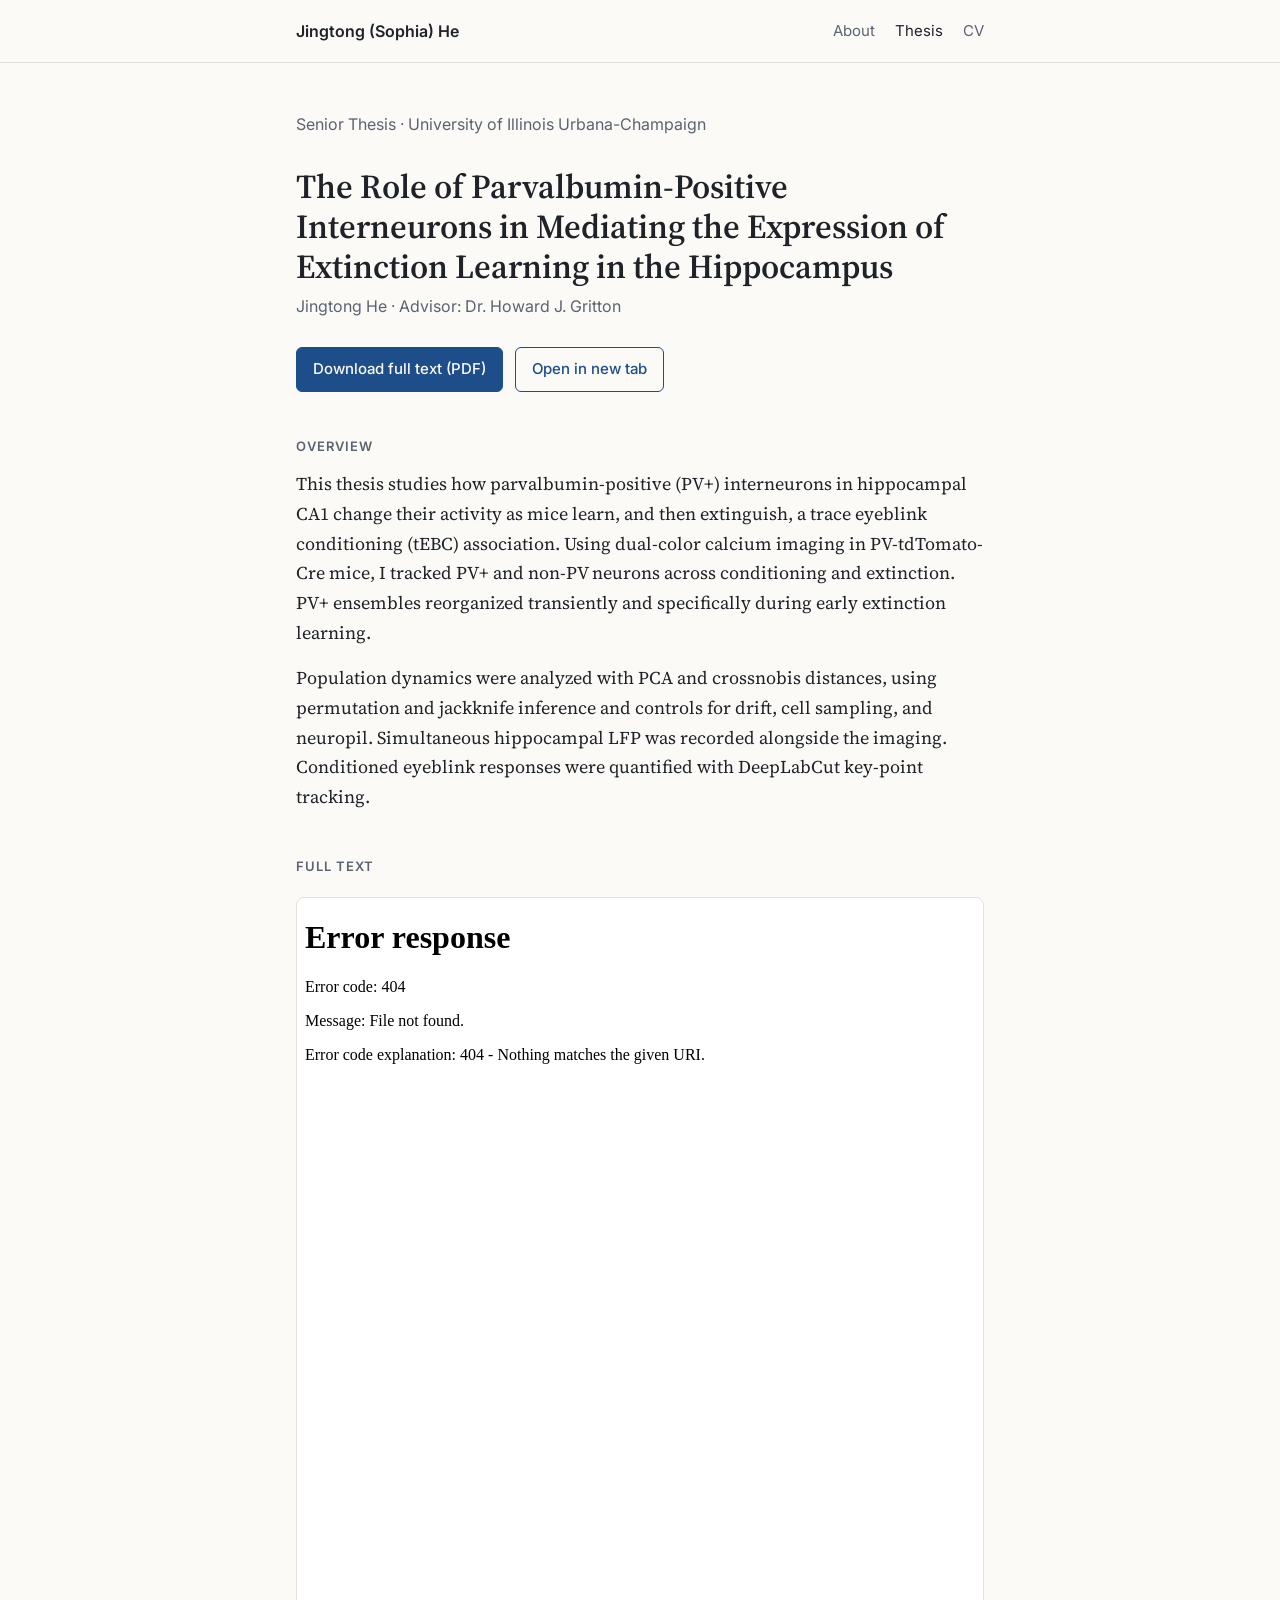
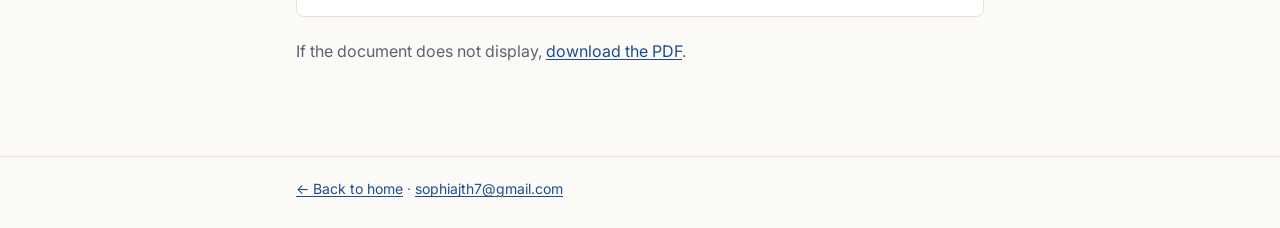
==== thesis.html @ b63abf19 "Add files via upload" ====
<!doctype html>
<html lang="en">
<head>
  <meta charset="utf-8">
  <meta name="viewport" content="width=device-width, initial-scale=1">
  <title>Senior Thesis · Jingtong (Sophia) He</title>
  <meta name="description" content="Senior thesis: The Role of Parvalbumin-Positive Interneurons in Mediating the Expression of Extinction Learning in the Hippocampus.">
  <link rel="preconnect" href="https://fonts.googleapis.com">
  <link rel="preconnect" href="https://fonts.gstatic.com" crossorigin>
  <link href="https://fonts.googleapis.com/css2?family=Inter:wght@400;500;600&family=Source+Serif+4:wght@400;600&display=swap" rel="stylesheet">
  <link rel="stylesheet" href="style.css">
</head>
<body>
  <header class="site-header">
    <div class="wrap">
      <a class="brand" href="./">Jingtong (Sophia) He</a>
      <nav class="nav">
        <a href="./">About</a>
        <a href="thesis.html" aria-current="page">Thesis</a>
        <a href="files/Jingtong_He_CV.pdf">CV</a>
      </nav>
    </div>
  </header>

  <main>
    <div class="wrap">
      <p class="subtitle">Senior Thesis &middot; University of Illinois Urbana-Champaign</p>
      <h1>The Role of Parvalbumin-Positive Interneurons in Mediating the Expression of Extinction Learning in the Hippocampus</h1>
      <p class="subtitle">Jingtong He &middot; Advisor: Dr. Howard J. Gritton</p>

      <div class="links">
        <a class="btn primary" href="files/Sophia_Senior_Thesis_final.pdf">Download full text (PDF)</a>
        <a class="btn" href="files/Sophia_Senior_Thesis_final.pdf" target="_blank" rel="noopener">Open in new tab</a>
      </div>

      <h2>Overview</h2>
      <p>
        This thesis studies how parvalbumin-positive (PV+) interneurons in hippocampal CA1 change
        their activity as mice learn, and then extinguish, a trace eyeblink conditioning (tEBC)
        association. Using dual-color calcium imaging in PV-tdTomato-Cre mice, I tracked PV+ and
        non-PV neurons across conditioning and extinction. PV+ ensembles reorganized transiently and
        specifically during early extinction learning.
      </p>
      <p>
        Population dynamics were analyzed with PCA and crossnobis distances, using permutation and
        jackknife inference and controls for drift, cell sampling, and neuropil. Simultaneous
        hippocampal LFP was recorded alongside the imaging. Conditioned eyeblink responses were quantified
        with DeepLabCut key-point tracking.
      </p>

      <h2>Full text</h2>
      <iframe class="pdf-frame" src="files/Sophia_Senior_Thesis_final.pdf#view=FitH" title="Senior thesis PDF"></iframe>
      <p class="subtitle" style="margin-top:12px">
        If the document does not display, <a href="files/Sophia_Senior_Thesis_final.pdf">download the PDF</a>.
      </p>
    </div>
  </main>

  <footer class="site-footer">
    <div class="wrap">
      <a href="./">&larr; Back to home</a> &middot; <a href="mailto:sophiajth7@gmail.com">sophiajth7@gmail.com</a>
    </div>
  </footer>
</body>
</html>
---- style.css ----
:root {
  --bg: #fbfaf7;
  --surface: #ffffff;
  --text: #1f2328;
  --muted: #5b6370;
  --rule: #e4e1da;
  --accent: #1d4e89;
  --accent-soft: #e8eff8;
  --max: 720px;
}

@media (prefers-color-scheme: dark) {
  :root {
    --bg: #14171b;
    --surface: #1b1f24;
    --text: #e6e8eb;
    --muted: #9aa3ad;
    --rule: #2c3138;
    --accent: #8db8ef;
    --accent-soft: #1f2a38;
  }
}

* { box-sizing: border-box; }

html { -webkit-text-size-adjust: 100%; }

body {
  margin: 0;
  background: var(--bg);
  color: var(--text);
  font-family: "Source Serif 4", Georgia, "Times New Roman", serif;
  font-size: 18px;
  line-height: 1.65;
}

a { color: var(--accent); text-underline-offset: 2px; }

.wrap {
  max-width: var(--max);
  margin: 0 auto;
  padding: 0 16px;
}

/* Header / nav */
.site-header {
  border-bottom: 1px solid var(--rule);
}
.site-header .wrap {
  display: flex;
  align-items: center;
  justify-content: space-between;
  gap: 16px;
  flex-wrap: wrap;
  padding-top: 18px;
  padding-bottom: 18px;
}
.brand {
  font-family: "Inter", system-ui, sans-serif;
  font-weight: 600;
  font-size: 16px;
  color: var(--text);
  text-decoration: none;
}
.nav {
  display: flex;
  gap: 20px;
  font-family: "Inter", system-ui, sans-serif;
  font-size: 15px;
}
.nav a { color: var(--muted); text-decoration: none; }
.nav a:hover, .nav a[aria-current="page"] { color: var(--text); }

/* Content */
main { padding: 48px 0 64px; }

h1 {
  font-size: 2.1rem;
  line-height: 1.2;
  margin: 0 0 6px;
  font-weight: 600;
}
.subtitle {
  font-family: "Inter", system-ui, sans-serif;
  color: var(--muted);
  font-size: 16px;
  margin: 0 0 28px;
}

h2 {
  font-family: "Inter", system-ui, sans-serif;
  font-size: 13px;
  letter-spacing: 0.08em;
  text-transform: uppercase;
  color: var(--muted);
  margin: 44px 0 12px;
  font-weight: 600;
}

p { margin: 0 0 16px; }

ul { padding-left: 20px; margin: 0 0 16px; }
li { margin-bottom: 6px; }

.links {
  display: flex;
  flex-wrap: wrap;
  gap: 12px;
  margin: 28px 0 8px;
  font-family: "Inter", system-ui, sans-serif;
  font-size: 15px;
}
.btn {
  display: inline-block;
  padding: 9px 16px;
  border: 1px solid var(--accent);
  border-radius: 6px;
  text-decoration: none;
  font-weight: 500;
}
.btn.primary {
  background: var(--accent);
  color: var(--bg);
}
.btn:hover { background: var(--accent-soft); color: var(--accent); }

.card {
  display: block;
  background: var(--surface);
  border: 1px solid var(--rule);
  border-radius: 8px;
  padding: 18px 20px;
  margin: 0 0 14px;
  color: var(--text);
  text-decoration: none;
}
a.card:hover { border-color: var(--accent); }
.card .meta {
  font-family: "Inter", system-ui, sans-serif;
  font-size: 14px;
  color: var(--muted);
  margin: 4px 0 0;
}
.card .title { font-weight: 600; }

.tags {
  display: flex;
  flex-wrap: wrap;
  gap: 8px;
  padding: 0;
  list-style: none;
  font-family: "Inter", system-ui, sans-serif;
  font-size: 14px;
}
.tags li {
  background: var(--accent-soft);
  color: var(--text);
  padding: 4px 10px;
  border-radius: 999px;
  margin: 0;
}

.pdf-frame {
  width: 100%;
  height: 80vh;
  min-height: 480px;
  border: 1px solid var(--rule);
  border-radius: 8px;
  background: var(--surface);
  margin-top: 8px;
}

.site-footer {
  border-top: 1px solid var(--rule);
  font-family: "Inter", system-ui, sans-serif;
  font-size: 14px;
  color: var(--muted);
}
.site-footer .wrap { padding-top: 20px; padding-bottom: 28px; }

@media (max-width: 520px) {
  body { font-size: 17px; }
  h1 { font-size: 1.75rem; }
  main { padding-top: 32px; }
  .pdf-frame { height: 70vh; }
}
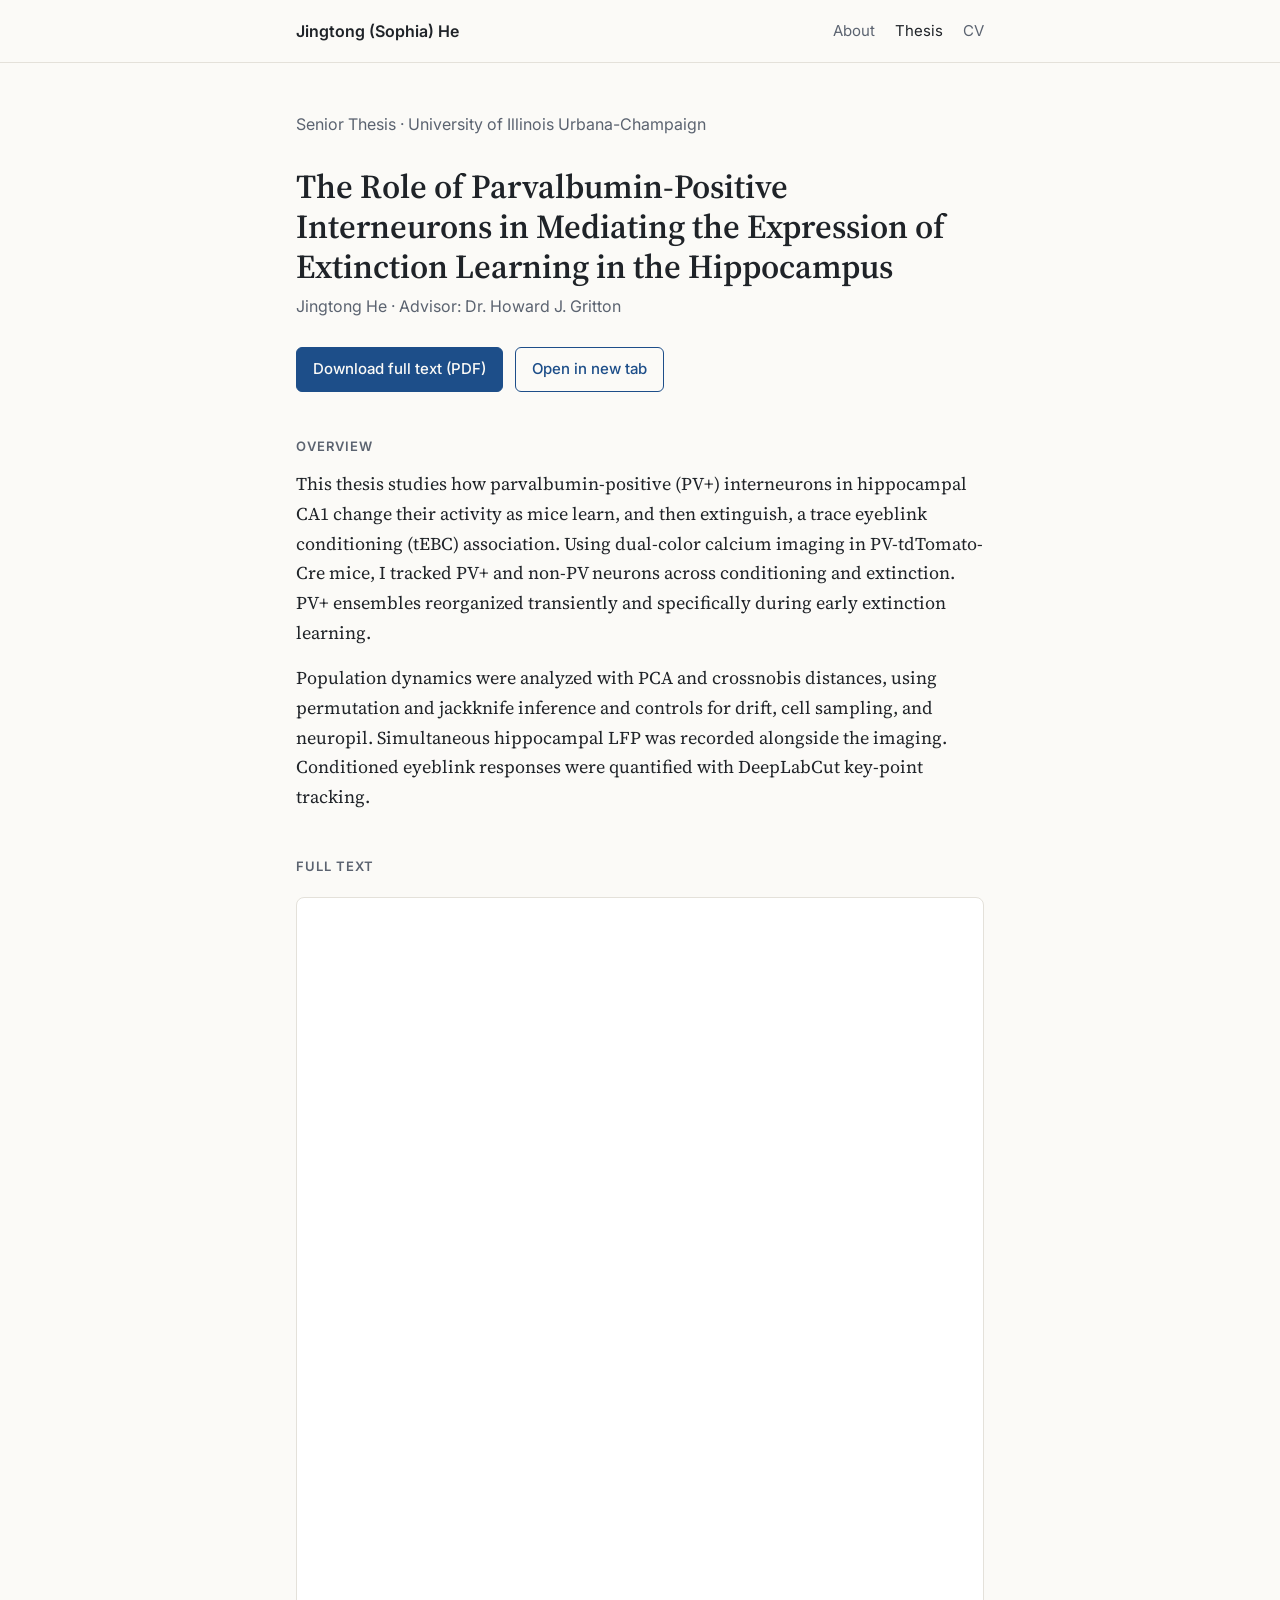
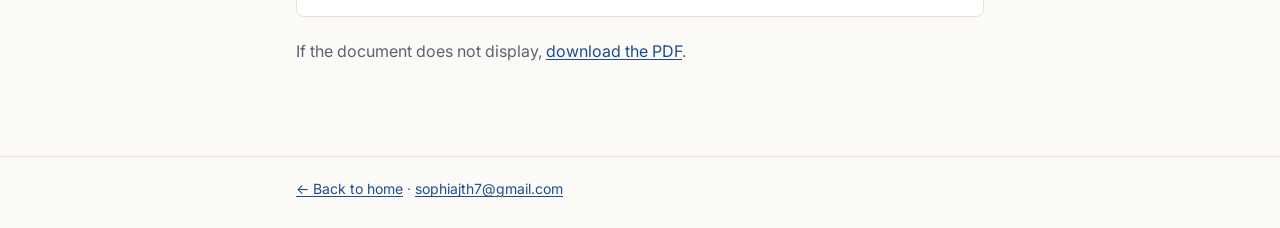
==== commit 1e02ef12: "Fix thesis PDF links to match uploaded filename Co-Authored-By: Claude Opus 5.5 <noreply@anthropic.c" ====
--- a/thesis.html
+++ b/thesis.html
@@ -29,8 +29,8 @@
       <p class="subtitle">Jingtong He &middot; Advisor: Dr. Howard J. Gritton</p>
 
       <div class="links">
-        <a class="btn primary" href="files/Sophia_Senior_Thesis_final.pdf">Download full text (PDF)</a>
-        <a class="btn" href="files/Sophia_Senior_Thesis_final.pdf" target="_blank" rel="noopener">Open in new tab</a>
+        <a class="btn primary" href="files/Sophia(Jingtong_He)_Senior_Thesis_final.pdf">Download full text (PDF)</a>
+        <a class="btn" href="files/Sophia(Jingtong_He)_Senior_Thesis_final.pdf" target="_blank" rel="noopener">Open in new tab</a>
       </div>
 
       <h2>Overview</h2>
@@ -49,9 +49,9 @@
       </p>
 
       <h2>Full text</h2>
-      <iframe class="pdf-frame" src="files/Sophia_Senior_Thesis_final.pdf#view=FitH" title="Senior thesis PDF"></iframe>
+      <iframe class="pdf-frame" src="files/Sophia(Jingtong_He)_Senior_Thesis_final.pdf#view=FitH" title="Senior thesis PDF"></iframe>
       <p class="subtitle" style="margin-top:12px">
-        If the document does not display, <a href="files/Sophia_Senior_Thesis_final.pdf">download the PDF</a>.
+        If the document does not display, <a href="files/Sophia(Jingtong_He)_Senior_Thesis_final.pdf">download the PDF</a>.
       </p>
     </div>
   </main>
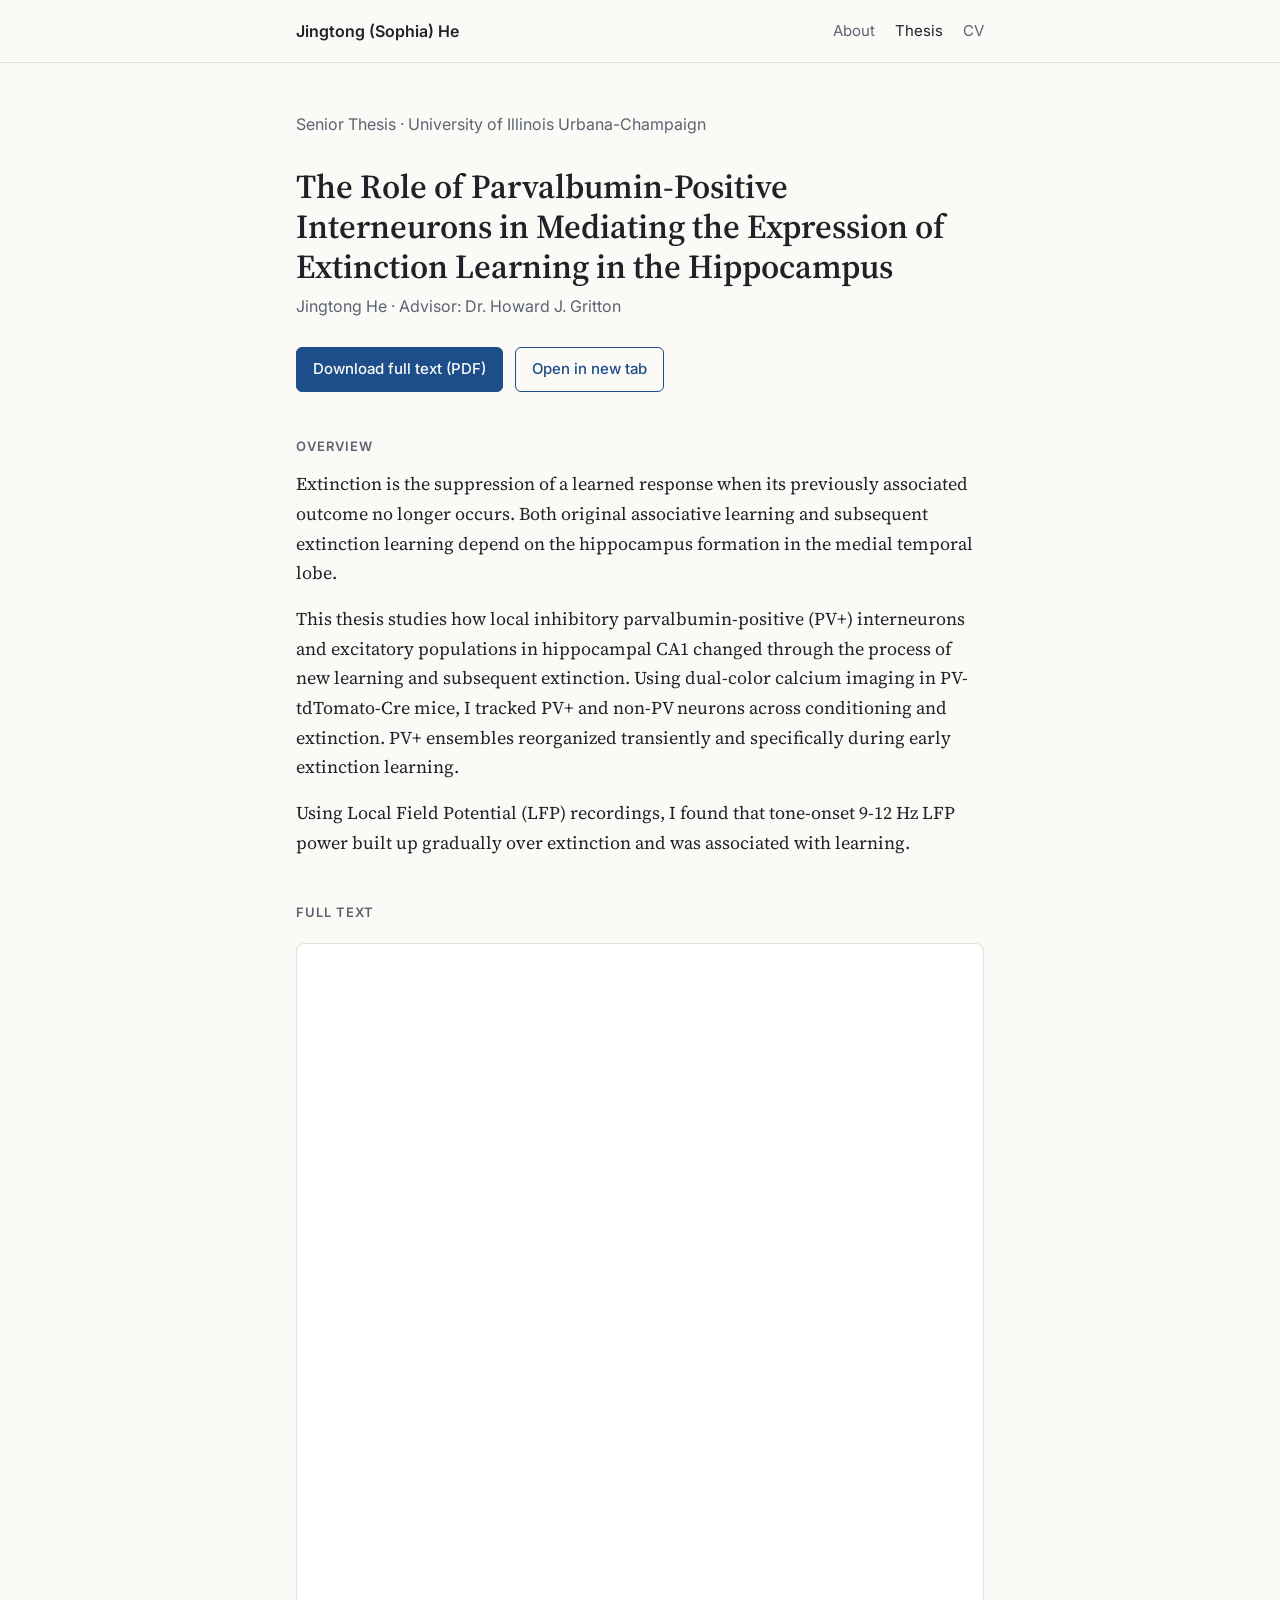
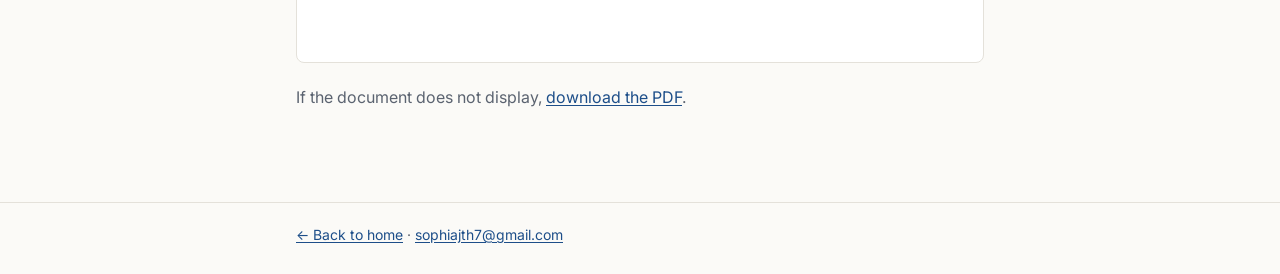
==== commit 77222788: "update the thesis abstract" ====
--- a/thesis.html
+++ b/thesis.html
@@ -35,19 +35,21 @@
 
       <h2>Overview</h2>
       <p>
-        This thesis studies how parvalbumin-positive (PV+) interneurons in hippocampal CA1 change
-        their activity as mice learn, and then extinguish, a trace eyeblink conditioning (tEBC)
-        association. Using dual-color calcium imaging in PV-tdTomato-Cre mice, I tracked PV+ and
-        non-PV neurons across conditioning and extinction. PV+ ensembles reorganized transiently and
-        specifically during early extinction learning.
+        Extinction is the suppression of a learned response when its previously associated outcome no 
+        longer occurs. Both original associative learning and subsequent extinction learning depend on 
+        the hippocampus formation in the medial temporal lobe. 
       </p>
       <p>
-        Population dynamics were analyzed with PCA and crossnobis distances, using permutation and
-        jackknife inference and controls for drift, cell sampling, and neuropil. Simultaneous
-        hippocampal LFP was recorded alongside the imaging. Conditioned eyeblink responses were quantified
-        with DeepLabCut key-point tracking.
+        This thesis studies how local inhibitory parvalbumin-positive (PV+) interneurons and excitatory 
+        populations in hippocampal CA1 changed through the process of new learning and subsequent extinction.
+        Using dual-color calcium imaging in PV-tdTomato-Cre mice, I tracked PV+ and non-PV neurons 
+        across conditioning and extinction. PV+ ensembles reorganized transiently and specifically 
+        during early extinction learning.
       </p>
-
+      <p>
+        Using Local Field Potential (LFP) recordings, I found that tone-onset 9-12 Hz LFP power 
+        built up gradually over extinction and was associated with learning. 
+      </p>
       <h2>Full text</h2>
       <iframe class="pdf-frame" src="files/Sophia(Jingtong_He)_Senior_Thesis_final.pdf#view=FitH" title="Senior thesis PDF"></iframe>
       <p class="subtitle" style="margin-top:12px">
--- a/style.css
+++ b/style.css
@@ -178,6 +178,23 @@
 }
 .site-footer .wrap { padding-top: 20px; padding-bottom: 28px; }
 
+.fig {
+  margin: 28px 0;
+}
+.fig img {
+  display: block;
+  max-width: 100%;
+  height: auto;
+  border-radius: 1px solid var(--rule);
+  border-radius: 6px;
+}
+.fig figcaption {
+  font-family: "Inter", system-ui, sans-serif;
+  font-size: 14px;
+  color: var(--muted);
+  margin-top: 6px;
+}
+
 @media (max-width: 520px) {
   body { font-size: 17px; }
   h1 { font-size: 1.75rem; }
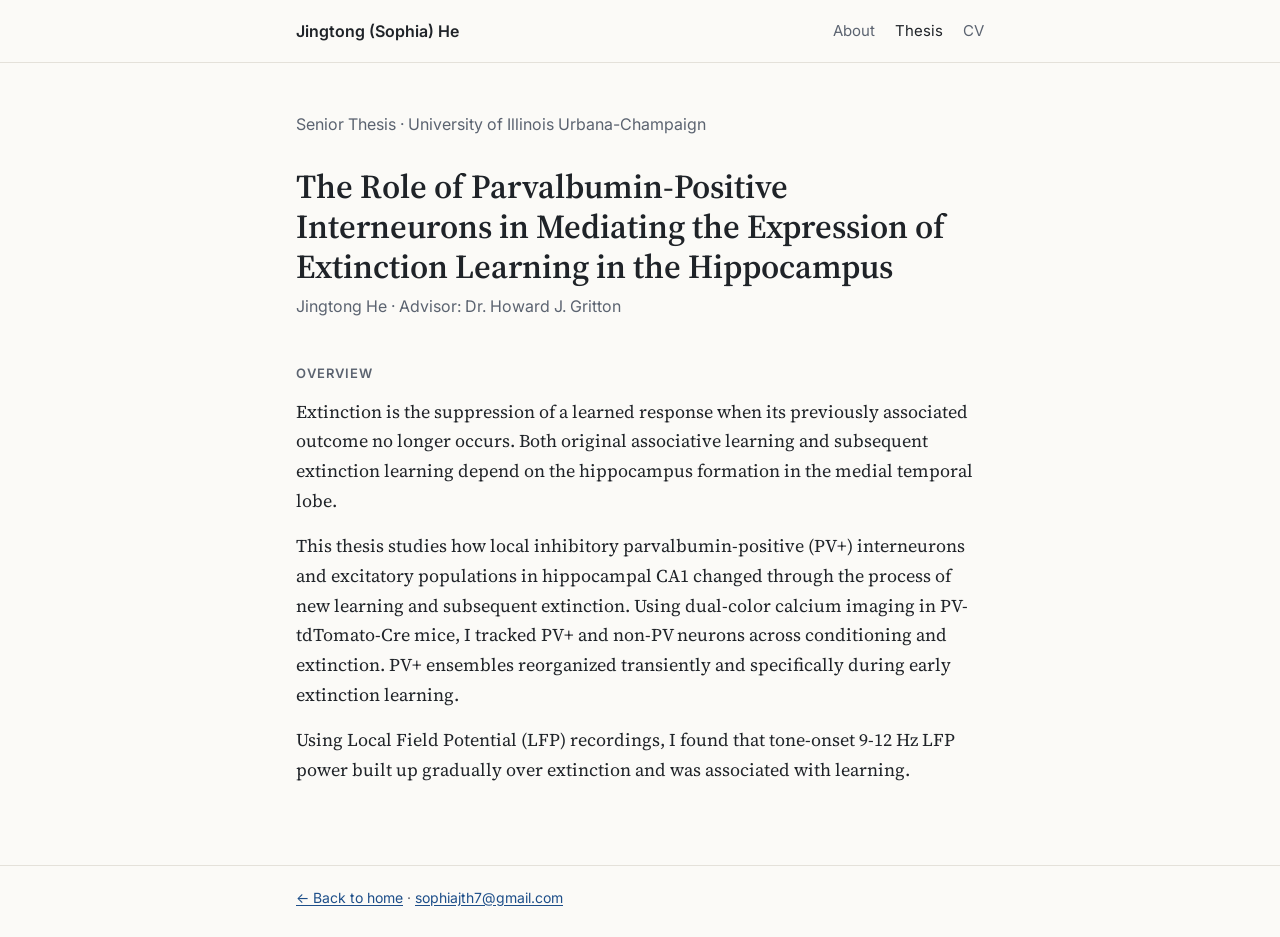
==== commit 024cd9e8: "remove thesis-com" ====
--- a/thesis.html
+++ b/thesis.html
@@ -28,11 +28,6 @@
       <h1>The Role of Parvalbumin-Positive Interneurons in Mediating the Expression of Extinction Learning in the Hippocampus</h1>
       <p class="subtitle">Jingtong He &middot; Advisor: Dr. Howard J. Gritton</p>
 
-      <div class="links">
-        <a class="btn primary" href="files/Sophia(Jingtong_He)_Senior_Thesis_final.pdf">Download full text (PDF)</a>
-        <a class="btn" href="files/Sophia(Jingtong_He)_Senior_Thesis_final.pdf" target="_blank" rel="noopener">Open in new tab</a>
-      </div>
-
       <h2>Overview</h2>
       <p>
         Extinction is the suppression of a learned response when its previously associated outcome no 
@@ -48,12 +43,7 @@
       </p>
       <p>
         Using Local Field Potential (LFP) recordings, I found that tone-onset 9-12 Hz LFP power 
-        built up gradually over extinction and was associated with learning. 
-      </p>
-      <h2>Full text</h2>
-      <iframe class="pdf-frame" src="files/Sophia(Jingtong_He)_Senior_Thesis_final.pdf#view=FitH" title="Senior thesis PDF"></iframe>
-      <p class="subtitle" style="margin-top:12px">
-        If the document does not display, <a href="files/Sophia(Jingtong_He)_Senior_Thesis_final.pdf">download the PDF</a>.
+        built up gradually over extinction and was associated with learning.
       </p>
     </div>
   </main>
--- a/style.css
+++ b/style.css
@@ -160,16 +160,6 @@
   margin: 0;
 }
 
-.pdf-frame {
-  width: 100%;
-  height: 80vh;
-  min-height: 480px;
-  border: 1px solid var(--rule);
-  border-radius: 8px;
-  background: var(--surface);
-  margin-top: 8px;
-}
-
 .site-footer {
   border-top: 1px solid var(--rule);
   font-family: "Inter", system-ui, sans-serif;
@@ -199,5 +189,4 @@
   body { font-size: 17px; }
   h1 { font-size: 1.75rem; }
   main { padding-top: 32px; }
-  .pdf-frame { height: 70vh; }
 }
